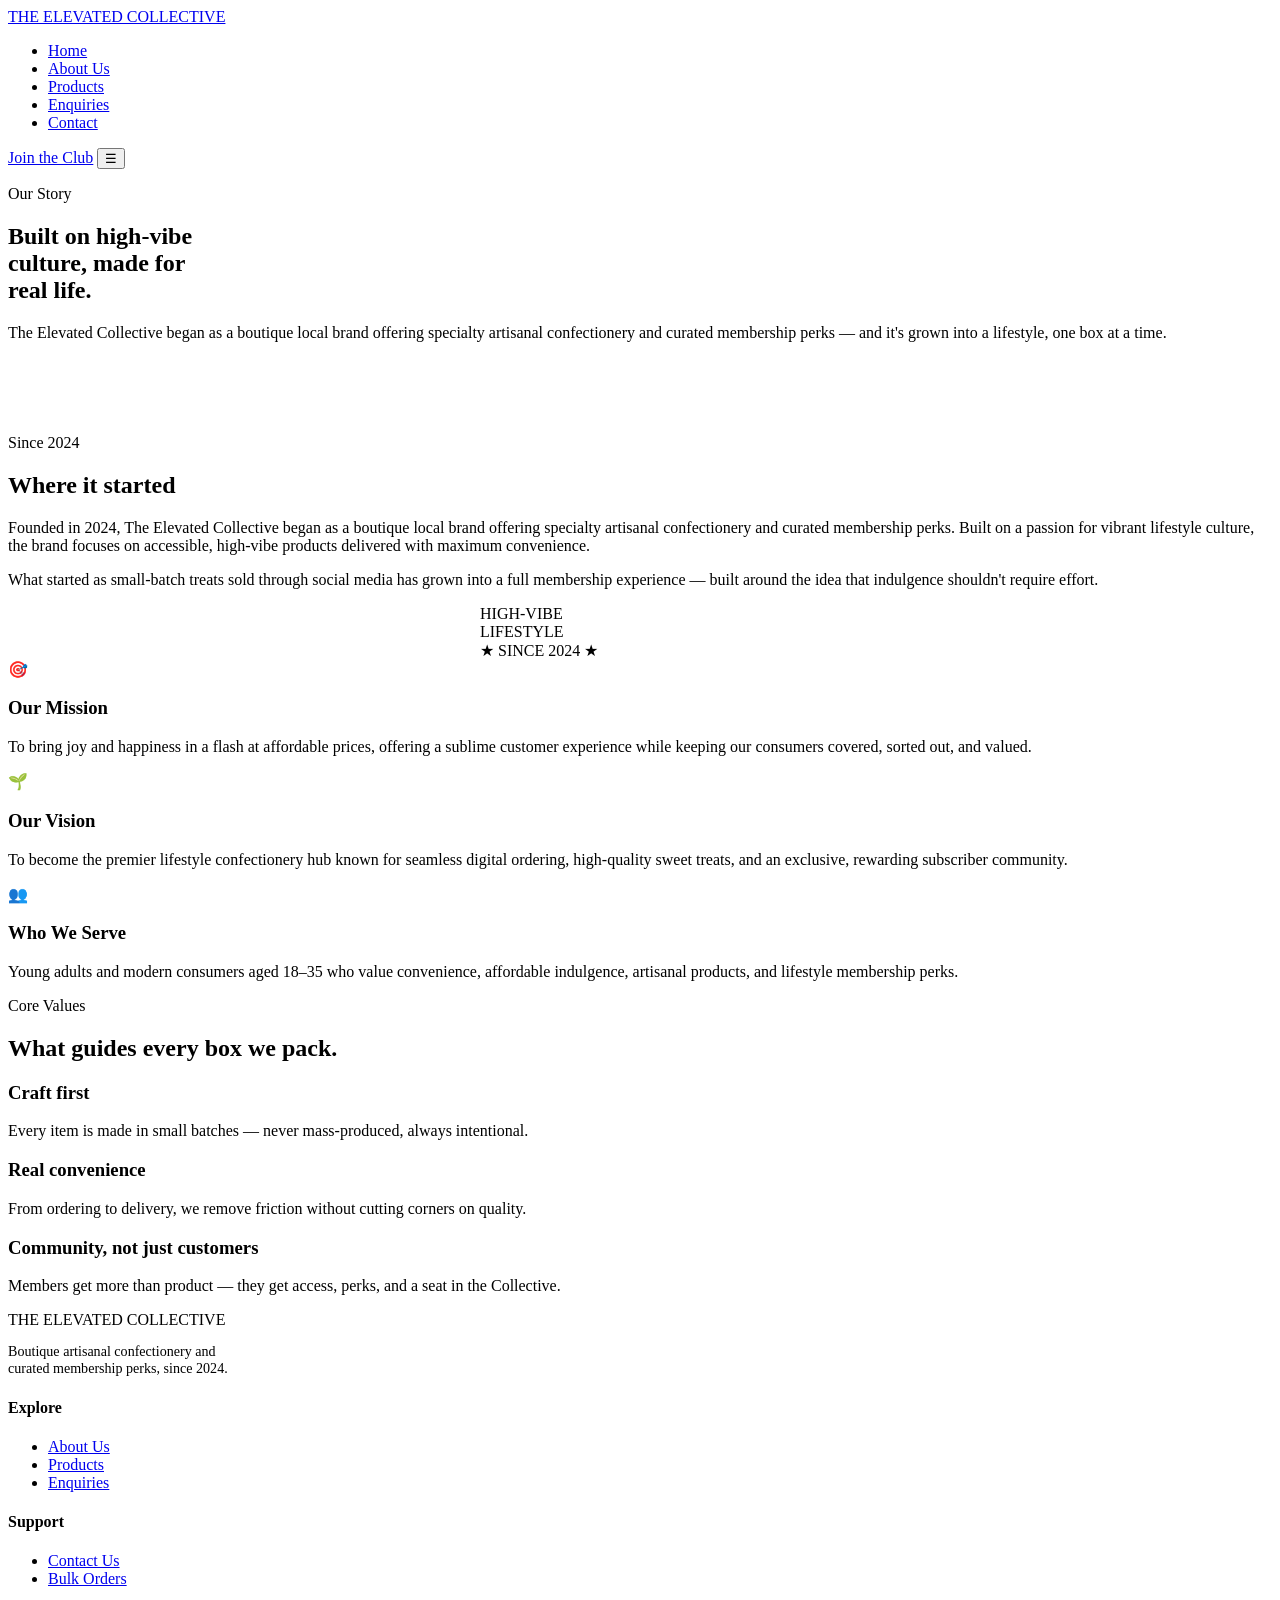
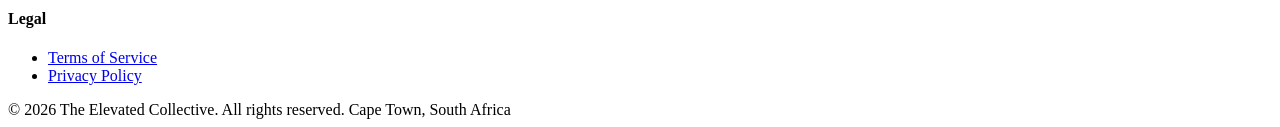
==== About.html @ 4cb9b901 "html files added" ====
<!DOCTYPE html>
<html lang="en">
<head>
<meta charset="UTF-8">
<meta name="viewport" content="width=device-width, initial-scale=1.0">
<title>About Us — The Elevated Collective</title>
<link rel="stylesheet" href="css/style.css">
</head>
<body>

<header class="site-header">
  <nav class="nav">
    <a href="index.html" class="logo"><span class="dot"></span>THE ELEVATED COLLECTIVE</a>
    <ul class="nav-links">
      <li><a href="index.html">Home</a></li>
      <li><a href="about.html" class="active">About Us</a></li>
      <li><a href="products.html">Products</a></li>
      <li><a href="enquiry.html">Enquiries</a></li>
      <li><a href="contact.html">Contact</a></li>
    </ul>
    <div class="nav-cta">
      <a href="products.html" class="btn btn-primary">Join the Club</a>
      <button class="nav-toggle" aria-label="Toggle menu" aria-expanded="false">☰</button>
    </div>
  </nav>
</header>

<main>
  <section class="hero" style="padding-bottom: 60px;">
    <div class="container">
      <p class="eyebrow">Our Story</p>
      <h1 style="max-width: 18ch;">Built on high-vibe culture, made for real life.</h1>
      <p class="lead">The Elevated Collective began as a boutique local brand offering specialty artisanal confectionery and curated membership perks — and it's grown into a lifestyle, one box at a time.</p>
    </div>
  </section>

  <section style="padding-top: 0;">
    <div class="container">
      <div class="two-col">
        <div>
          <p class="eyebrow">Since 2024</p>
          <h2>Where it started</h2>
          <p style="margin-top:16px; color: var(--gray-dim);">Founded in 2024, The Elevated Collective began as a boutique local brand offering specialty artisanal confectionery and curated membership perks. Built on a passion for vibrant lifestyle culture, the brand focuses on accessible, high-vibe products delivered with maximum convenience.</p>
          <p style="margin-top:16px; color: var(--gray-dim);">What started as small-batch treats sold through social media has grown into a full membership experience — built around the idea that indulgence shouldn't require effort.</p>
        </div>
        <div class="seal-art" style="max-width: 320px; margin: 0 auto;" role="img" aria-label="Brand emblem">
          <div class="seal-mark">HIGH-VIBE<br>LIFESTYLE<br>★ SINCE 2024 ★</div>
        </div>
      </div>
    </div>
  </section>

  <section>
    <div class="container">
      <div class="grid-3">
        <div class="card">
          <div class="icon-badge">🎯</div>
          <h3>Our Mission</h3>
          <p>To bring joy and happiness in a flash at affordable prices, offering a sublime customer experience while keeping our consumers covered, sorted out, and valued.</p>
        </div>
        <div class="card">
          <div class="icon-badge">🌱</div>
          <h3>Our Vision</h3>
          <p>To become the premier lifestyle confectionery hub known for seamless digital ordering, high-quality sweet treats, and an exclusive, rewarding subscriber community.</p>
        </div>
        <div class="card">
          <div class="icon-badge">👥</div>
          <h3>Who We Serve</h3>
          <p>Young adults and modern consumers aged 18–35 who value convenience, affordable indulgence, artisanal products, and lifestyle membership perks.</p>
        </div>
      </div>
    </div>
  </section>

  <section>
    <div class="container">
      <div class="section-head">
        <p class="eyebrow">Core Values</p>
        <h2>What guides every box we pack.</h2>
      </div>
      <div class="grid-3">
        <div class="card">
          <h3>Craft first</h3>
          <p>Every item is made in small batches — never mass-produced, always intentional.</p>
        </div>
        <div class="card">
          <h3>Real convenience</h3>
          <p>From ordering to delivery, we remove friction without cutting corners on quality.</p>
        </div>
        <div class="card">
          <h3>Community, not just customers</h3>
          <p>Members get more than product — they get access, perks, and a seat in the Collective.</p>
        </div>
      </div>
    </div>
  </section>
</main>

<footer class="site-footer">
  <div class="container">
    <div class="footer-grid">
      <div>
        <div class="logo" style="margin-bottom:14px;"><span class="dot"></span>THE ELEVATED COLLECTIVE</div>
        <p style="max-width:32ch; font-size:0.88rem;">Boutique artisanal confectionery and curated membership perks, since 2024.</p>
      </div>
      <div>
        <h4>Explore</h4>
        <ul>
          <li><a href="about.html">About Us</a></li>
          <li><a href="products.html">Products</a></li>
          <li><a href="enquiry.html">Enquiries</a></li>
        </ul>
      </div>
      <div>
        <h4>Support</h4>
        <ul>
          <li><a href="contact.html">Contact Us</a></li>
          <li><a href="enquiry.html">Bulk Orders</a></li>
        </ul>
      </div>
      <div>
        <h4>Legal</h4>
        <ul>
          <li><a href="#">Terms of Service</a></li>
          <li><a href="#">Privacy Policy</a></li>
        </ul>
      </div>
    </div>
    <div class="footer-bottom">
      <span>© 2026 The Elevated Collective. All rights reserved.</span>
      <span>Cape Town, South Africa</span>
    </div>
  </div>
</footer>

<script src="js/main.js"></script>
</body>
</html>
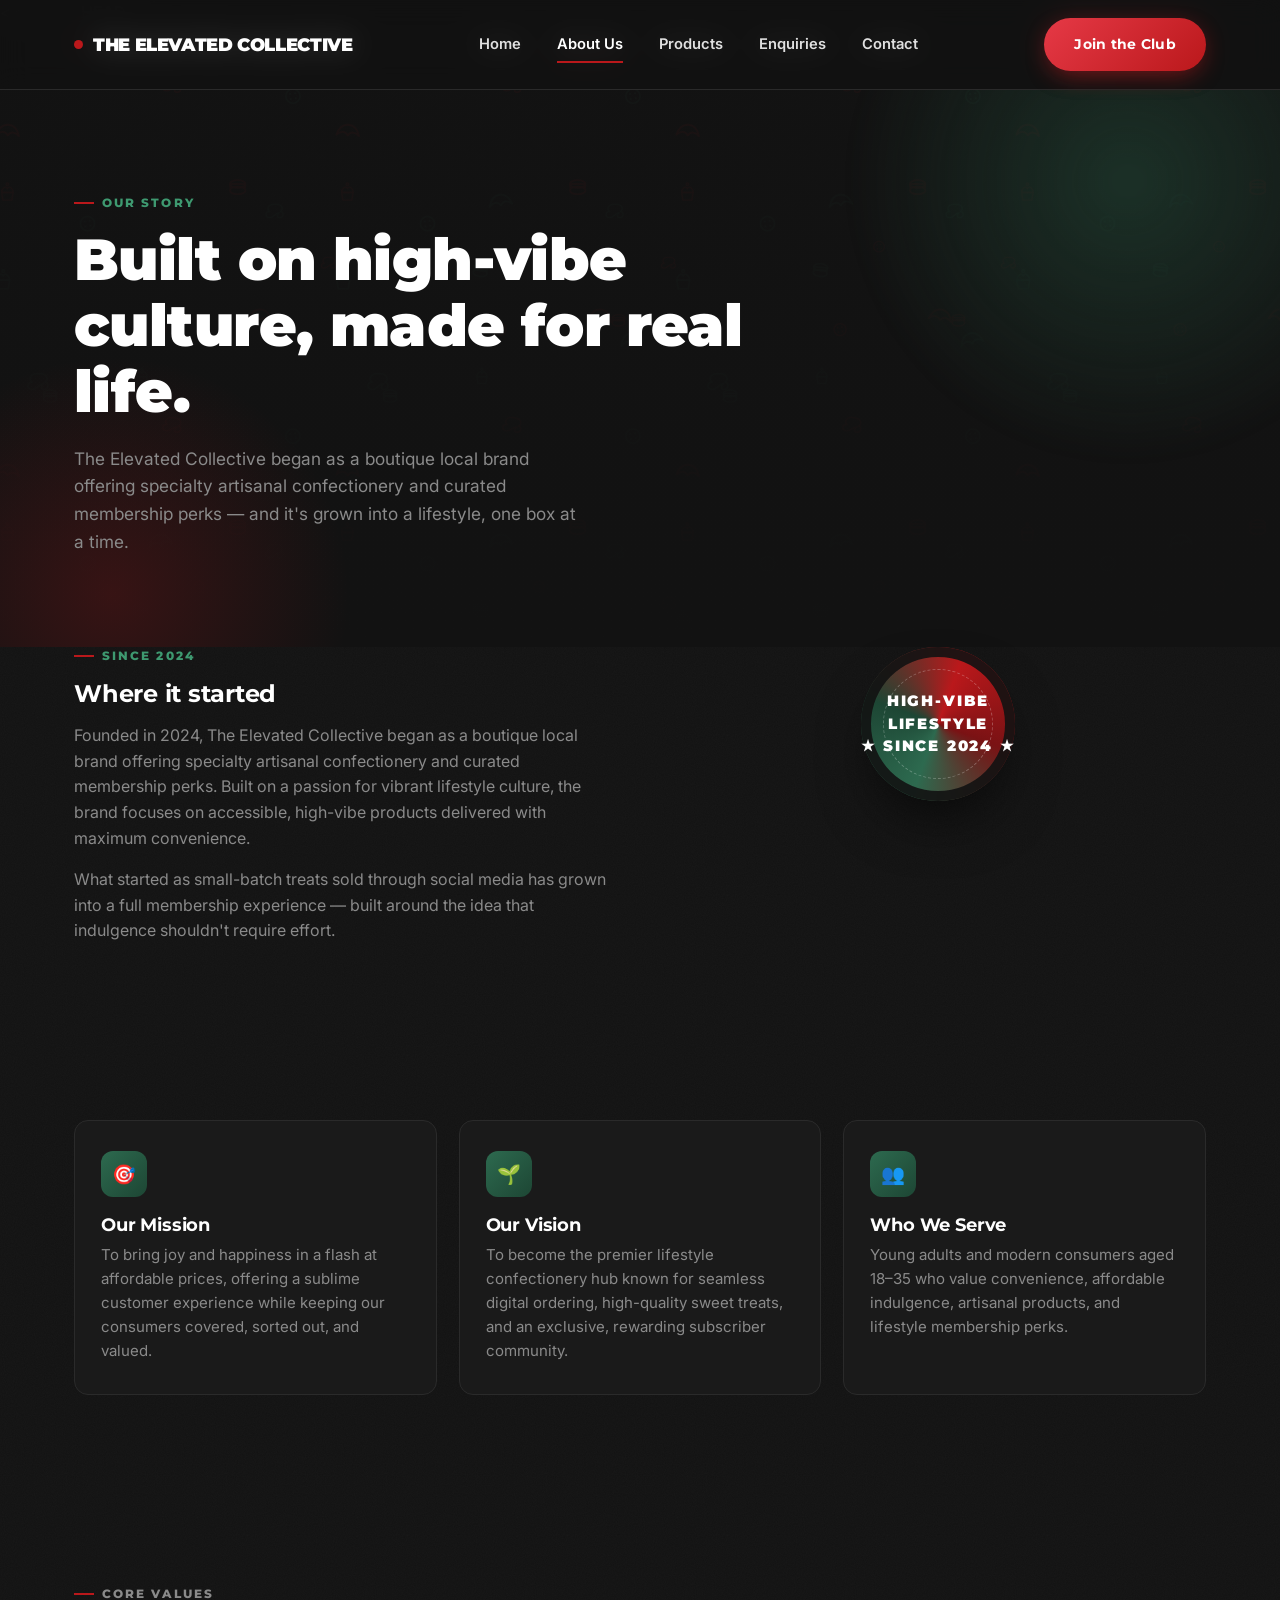
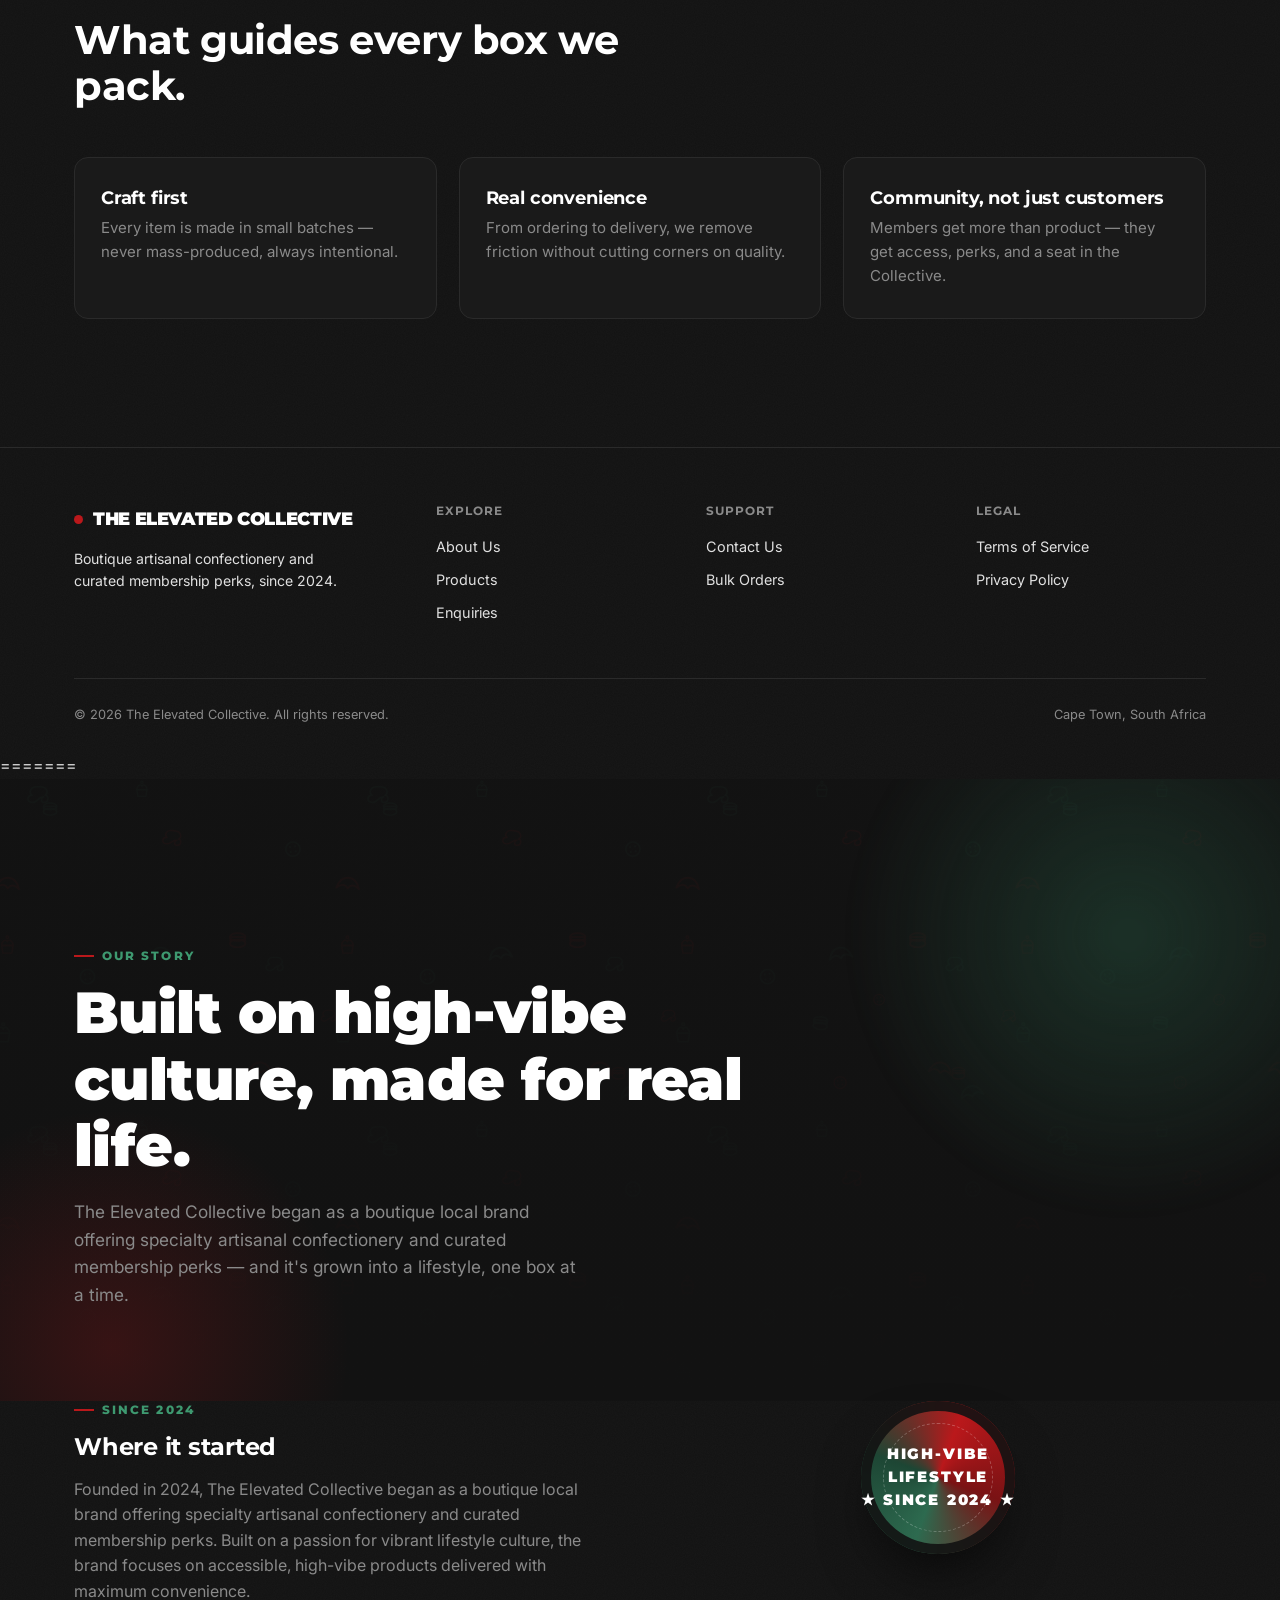
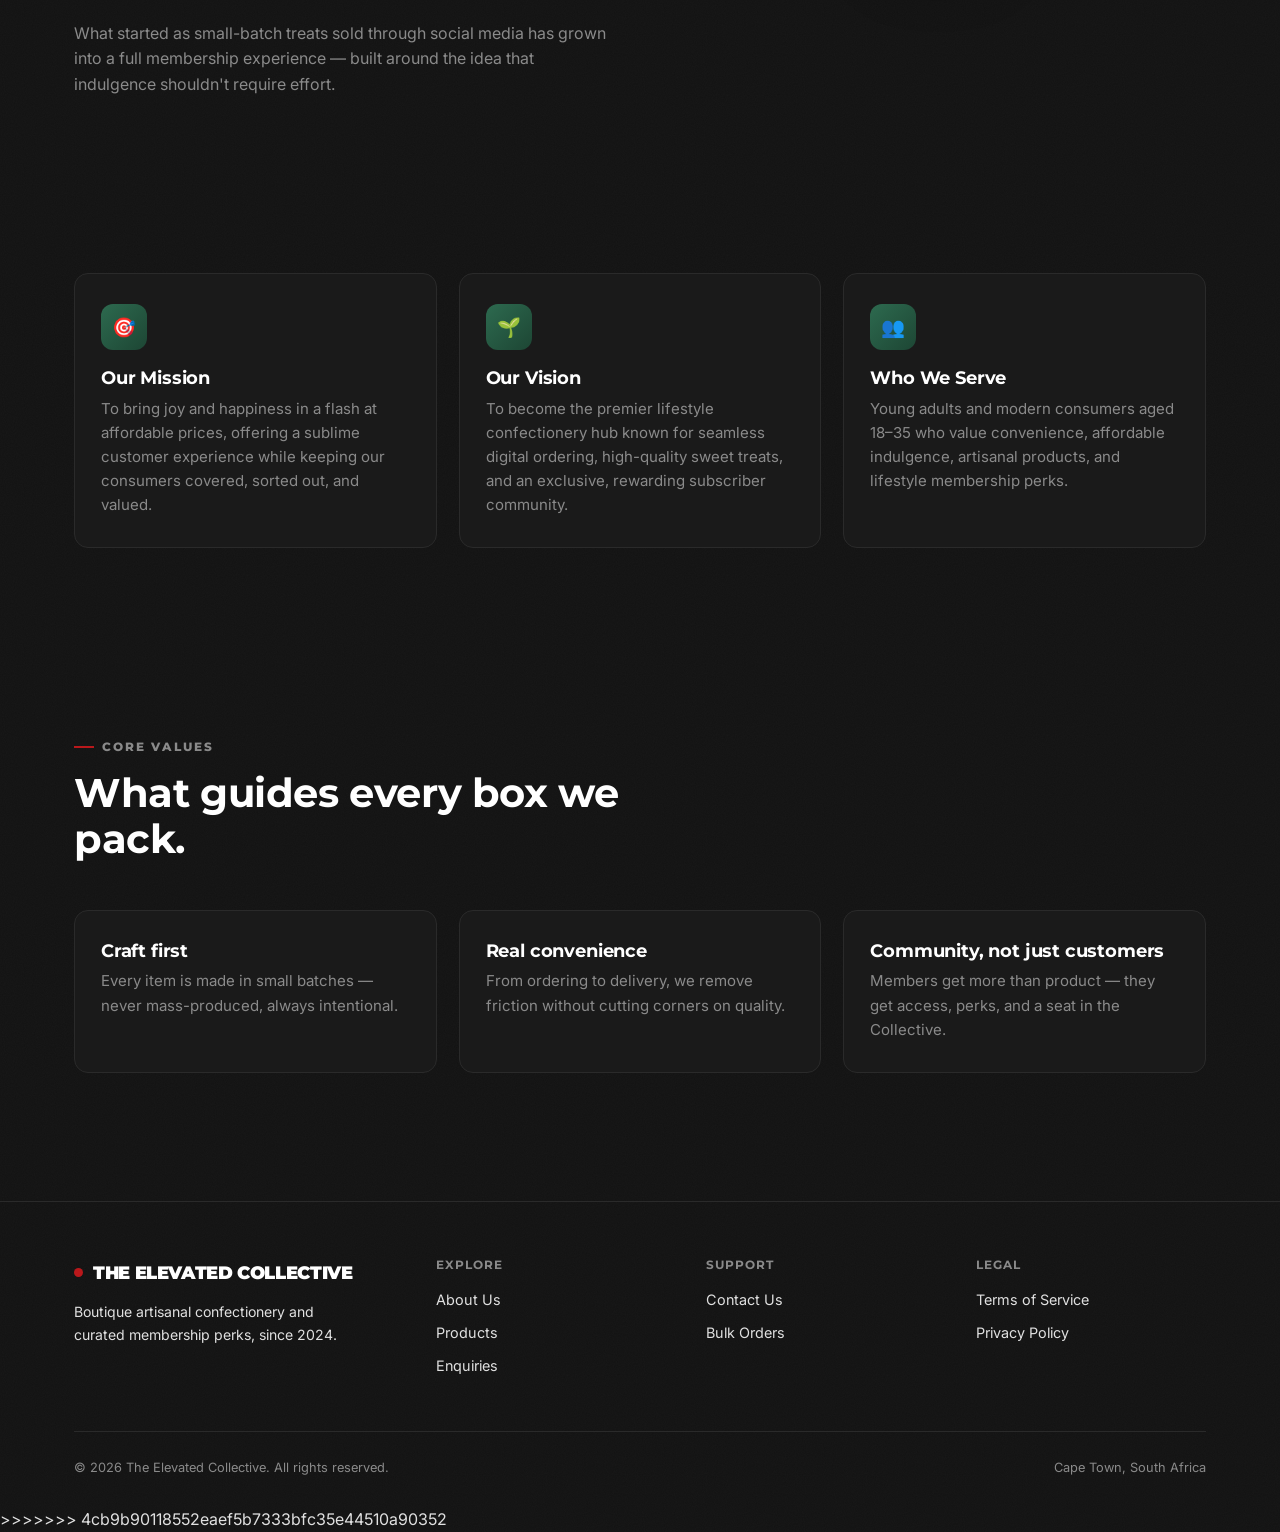
==== commit 595d0874: "Fixed Merging issue within products.html" ====
--- a/About.html
+++ b/About.html
@@ -1,138 +1,278 @@
-<!DOCTYPE html>
-<html lang="en">
-<head>
-<meta charset="UTF-8">
-<meta name="viewport" content="width=device-width, initial-scale=1.0">
-<title>About Us — The Elevated Collective</title>
-<link rel="stylesheet" href="css/style.css">
-</head>
-<body>
-
-<header class="site-header">
-  <nav class="nav">
-    <a href="index.html" class="logo"><span class="dot"></span>THE ELEVATED COLLECTIVE</a>
-    <ul class="nav-links">
-      <li><a href="index.html">Home</a></li>
-      <li><a href="about.html" class="active">About Us</a></li>
-      <li><a href="products.html">Products</a></li>
-      <li><a href="enquiry.html">Enquiries</a></li>
-      <li><a href="contact.html">Contact</a></li>
-    </ul>
-    <div class="nav-cta">
-      <a href="products.html" class="btn btn-primary">Join the Club</a>
-      <button class="nav-toggle" aria-label="Toggle menu" aria-expanded="false">☰</button>
-    </div>
-  </nav>
-</header>
-
-<main>
-  <section class="hero" style="padding-bottom: 60px;">
-    <div class="container">
-      <p class="eyebrow">Our Story</p>
-      <h1 style="max-width: 18ch;">Built on high-vibe culture, made for real life.</h1>
-      <p class="lead">The Elevated Collective began as a boutique local brand offering specialty artisanal confectionery and curated membership perks — and it's grown into a lifestyle, one box at a time.</p>
-    </div>
-  </section>
-
-  <section style="padding-top: 0;">
-    <div class="container">
-      <div class="two-col">
-        <div>
-          <p class="eyebrow">Since 2024</p>
-          <h2>Where it started</h2>
-          <p style="margin-top:16px; color: var(--gray-dim);">Founded in 2024, The Elevated Collective began as a boutique local brand offering specialty artisanal confectionery and curated membership perks. Built on a passion for vibrant lifestyle culture, the brand focuses on accessible, high-vibe products delivered with maximum convenience.</p>
-          <p style="margin-top:16px; color: var(--gray-dim);">What started as small-batch treats sold through social media has grown into a full membership experience — built around the idea that indulgence shouldn't require effort.</p>
-        </div>
-        <div class="seal-art" style="max-width: 320px; margin: 0 auto;" role="img" aria-label="Brand emblem">
-          <div class="seal-mark">HIGH-VIBE<br>LIFESTYLE<br>★ SINCE 2024 ★</div>
-        </div>
-      </div>
-    </div>
-  </section>
-
-  <section>
-    <div class="container">
-      <div class="grid-3">
-        <div class="card">
-          <div class="icon-badge">🎯</div>
-          <h3>Our Mission</h3>
-          <p>To bring joy and happiness in a flash at affordable prices, offering a sublime customer experience while keeping our consumers covered, sorted out, and valued.</p>
-        </div>
-        <div class="card">
-          <div class="icon-badge">🌱</div>
-          <h3>Our Vision</h3>
-          <p>To become the premier lifestyle confectionery hub known for seamless digital ordering, high-quality sweet treats, and an exclusive, rewarding subscriber community.</p>
-        </div>
-        <div class="card">
-          <div class="icon-badge">👥</div>
-          <h3>Who We Serve</h3>
-          <p>Young adults and modern consumers aged 18–35 who value convenience, affordable indulgence, artisanal products, and lifestyle membership perks.</p>
-        </div>
-      </div>
-    </div>
-  </section>
-
-  <section>
-    <div class="container">
-      <div class="section-head">
-        <p class="eyebrow">Core Values</p>
-        <h2>What guides every box we pack.</h2>
-      </div>
-      <div class="grid-3">
-        <div class="card">
-          <h3>Craft first</h3>
-          <p>Every item is made in small batches — never mass-produced, always intentional.</p>
-        </div>
-        <div class="card">
-          <h3>Real convenience</h3>
-          <p>From ordering to delivery, we remove friction without cutting corners on quality.</p>
-        </div>
-        <div class="card">
-          <h3>Community, not just customers</h3>
-          <p>Members get more than product — they get access, perks, and a seat in the Collective.</p>
-        </div>
-      </div>
-    </div>
-  </section>
-</main>
-
-<footer class="site-footer">
-  <div class="container">
-    <div class="footer-grid">
-      <div>
-        <div class="logo" style="margin-bottom:14px;"><span class="dot"></span>THE ELEVATED COLLECTIVE</div>
-        <p style="max-width:32ch; font-size:0.88rem;">Boutique artisanal confectionery and curated membership perks, since 2024.</p>
-      </div>
-      <div>
-        <h4>Explore</h4>
-        <ul>
-          <li><a href="about.html">About Us</a></li>
-          <li><a href="products.html">Products</a></li>
-          <li><a href="enquiry.html">Enquiries</a></li>
-        </ul>
-      </div>
-      <div>
-        <h4>Support</h4>
-        <ul>
-          <li><a href="contact.html">Contact Us</a></li>
-          <li><a href="enquiry.html">Bulk Orders</a></li>
-        </ul>
-      </div>
-      <div>
-        <h4>Legal</h4>
-        <ul>
-          <li><a href="#">Terms of Service</a></li>
-          <li><a href="#">Privacy Policy</a></li>
-        </ul>
-      </div>
-    </div>
-    <div class="footer-bottom">
-      <span>© 2026 The Elevated Collective. All rights reserved.</span>
-      <span>Cape Town, South Africa</span>
-    </div>
-  </div>
-</footer>
-
-<script src="js/main.js"></script>
-</body>
+<<<<<<< HEAD
+<!DOCTYPE html>
+<html lang="en">
+<head>
+<meta charset="UTF-8">
+<meta name="viewport" content="width=device-width, initial-scale=1.0">
+<title>About Us — The Elevated Collective</title>
+<link rel="stylesheet" href="css/style.css">
+</head>
+<body>
+
+<header class="site-header">
+  <nav class="nav">
+    <a href="index.html" class="logo"><span class="dot"></span>THE ELEVATED COLLECTIVE</a>
+    <ul class="nav-links">
+      <li><a href="index.html">Home</a></li>
+      <li><a href="about.html" class="active">About Us</a></li>
+      <li><a href="products.html">Products</a></li>
+      <li><a href="enquiry.html">Enquiries</a></li>
+      <li><a href="contact.html">Contact</a></li>
+    </ul>
+    <div class="nav-cta">
+      <a href="products.html" class="btn btn-primary">Join the Club</a>
+      <button class="nav-toggle" aria-label="Toggle menu" aria-expanded="false">☰</button>
+    </div>
+  </nav>
+</header>
+
+<main>
+  <section class="hero" style="padding-bottom: 60px;">
+    <div class="container">
+      <p class="eyebrow">Our Story</p>
+      <h1 style="max-width: 18ch;">Built on high-vibe culture, made for real life.</h1>
+      <p class="lead">The Elevated Collective began as a boutique local brand offering specialty artisanal confectionery and curated membership perks — and it's grown into a lifestyle, one box at a time.</p>
+    </div>
+  </section>
+
+  <section style="padding-top: 0;">
+    <div class="container">
+      <div class="two-col">
+        <div>
+          <p class="eyebrow">Since 2024</p>
+          <h2>Where it started</h2>
+          <p style="margin-top:16px; color: var(--gray-dim);">Founded in 2024, The Elevated Collective began as a boutique local brand offering specialty artisanal confectionery and curated membership perks. Built on a passion for vibrant lifestyle culture, the brand focuses on accessible, high-vibe products delivered with maximum convenience.</p>
+          <p style="margin-top:16px; color: var(--gray-dim);">What started as small-batch treats sold through social media has grown into a full membership experience — built around the idea that indulgence shouldn't require effort.</p>
+        </div>
+        <div class="seal-art" style="max-width: 320px; margin: 0 auto;" role="img" aria-label="Brand emblem">
+          <div class="seal-mark">HIGH-VIBE<br>LIFESTYLE<br>★ SINCE 2024 ★</div>
+        </div>
+      </div>
+    </div>
+  </section>
+
+  <section>
+    <div class="container">
+      <div class="grid-3">
+        <div class="card">
+          <div class="icon-badge">🎯</div>
+          <h3>Our Mission</h3>
+          <p>To bring joy and happiness in a flash at affordable prices, offering a sublime customer experience while keeping our consumers covered, sorted out, and valued.</p>
+        </div>
+        <div class="card">
+          <div class="icon-badge">🌱</div>
+          <h3>Our Vision</h3>
+          <p>To become the premier lifestyle confectionery hub known for seamless digital ordering, high-quality sweet treats, and an exclusive, rewarding subscriber community.</p>
+        </div>
+        <div class="card">
+          <div class="icon-badge">👥</div>
+          <h3>Who We Serve</h3>
+          <p>Young adults and modern consumers aged 18–35 who value convenience, affordable indulgence, artisanal products, and lifestyle membership perks.</p>
+        </div>
+      </div>
+    </div>
+  </section>
+
+  <section>
+    <div class="container">
+      <div class="section-head">
+        <p class="eyebrow">Core Values</p>
+        <h2>What guides every box we pack.</h2>
+      </div>
+      <div class="grid-3">
+        <div class="card">
+          <h3>Craft first</h3>
+          <p>Every item is made in small batches — never mass-produced, always intentional.</p>
+        </div>
+        <div class="card">
+          <h3>Real convenience</h3>
+          <p>From ordering to delivery, we remove friction without cutting corners on quality.</p>
+        </div>
+        <div class="card">
+          <h3>Community, not just customers</h3>
+          <p>Members get more than product — they get access, perks, and a seat in the Collective.</p>
+        </div>
+      </div>
+    </div>
+  </section>
+</main>
+
+<footer class="site-footer">
+  <div class="container">
+    <div class="footer-grid">
+      <div>
+        <div class="logo" style="margin-bottom:14px;"><span class="dot"></span>THE ELEVATED COLLECTIVE</div>
+        <p style="max-width:32ch; font-size:0.88rem;">Boutique artisanal confectionery and curated membership perks, since 2024.</p>
+      </div>
+      <div>
+        <h4>Explore</h4>
+        <ul>
+          <li><a href="about.html">About Us</a></li>
+          <li><a href="products.html">Products</a></li>
+          <li><a href="enquiry.html">Enquiries</a></li>
+        </ul>
+      </div>
+      <div>
+        <h4>Support</h4>
+        <ul>
+          <li><a href="contact.html">Contact Us</a></li>
+          <li><a href="enquiry.html">Bulk Orders</a></li>
+        </ul>
+      </div>
+      <div>
+        <h4>Legal</h4>
+        <ul>
+          <li><a href="#">Terms of Service</a></li>
+          <li><a href="#">Privacy Policy</a></li>
+        </ul>
+      </div>
+    </div>
+    <div class="footer-bottom">
+      <span>© 2026 The Elevated Collective. All rights reserved.</span>
+      <span>Cape Town, South Africa</span>
+    </div>
+  </div>
+</footer>
+
+<script src="js/main.js"></script>
+</body>
+=======
+<!DOCTYPE html>
+<html lang="en">
+<head>
+<meta charset="UTF-8">
+<meta name="viewport" content="width=device-width, initial-scale=1.0">
+<title>About Us — The Elevated Collective</title>
+<link rel="stylesheet" href="css/style.css">
+</head>
+<body>
+
+<header class="site-header">
+  <nav class="nav">
+    <a href="index.html" class="logo"><span class="dot"></span>THE ELEVATED COLLECTIVE</a>
+    <ul class="nav-links">
+      <li><a href="index.html">Home</a></li>
+      <li><a href="about.html" class="active">About Us</a></li>
+      <li><a href="products.html">Products</a></li>
+      <li><a href="enquiry.html">Enquiries</a></li>
+      <li><a href="contact.html">Contact</a></li>
+    </ul>
+    <div class="nav-cta">
+      <a href="products.html" class="btn btn-primary">Join the Club</a>
+      <button class="nav-toggle" aria-label="Toggle menu" aria-expanded="false">☰</button>
+    </div>
+  </nav>
+</header>
+
+<main>
+  <section class="hero" style="padding-bottom: 60px;">
+    <div class="container">
+      <p class="eyebrow">Our Story</p>
+      <h1 style="max-width: 18ch;">Built on high-vibe culture, made for real life.</h1>
+      <p class="lead">The Elevated Collective began as a boutique local brand offering specialty artisanal confectionery and curated membership perks — and it's grown into a lifestyle, one box at a time.</p>
+    </div>
+  </section>
+
+  <section style="padding-top: 0;">
+    <div class="container">
+      <div class="two-col">
+        <div>
+          <p class="eyebrow">Since 2024</p>
+          <h2>Where it started</h2>
+          <p style="margin-top:16px; color: var(--gray-dim);">Founded in 2024, The Elevated Collective began as a boutique local brand offering specialty artisanal confectionery and curated membership perks. Built on a passion for vibrant lifestyle culture, the brand focuses on accessible, high-vibe products delivered with maximum convenience.</p>
+          <p style="margin-top:16px; color: var(--gray-dim);">What started as small-batch treats sold through social media has grown into a full membership experience — built around the idea that indulgence shouldn't require effort.</p>
+        </div>
+        <div class="seal-art" style="max-width: 320px; margin: 0 auto;" role="img" aria-label="Brand emblem">
+          <div class="seal-mark">HIGH-VIBE<br>LIFESTYLE<br>★ SINCE 2024 ★</div>
+        </div>
+      </div>
+    </div>
+  </section>
+
+  <section>
+    <div class="container">
+      <div class="grid-3">
+        <div class="card">
+          <div class="icon-badge">🎯</div>
+          <h3>Our Mission</h3>
+          <p>To bring joy and happiness in a flash at affordable prices, offering a sublime customer experience while keeping our consumers covered, sorted out, and valued.</p>
+        </div>
+        <div class="card">
+          <div class="icon-badge">🌱</div>
+          <h3>Our Vision</h3>
+          <p>To become the premier lifestyle confectionery hub known for seamless digital ordering, high-quality sweet treats, and an exclusive, rewarding subscriber community.</p>
+        </div>
+        <div class="card">
+          <div class="icon-badge">👥</div>
+          <h3>Who We Serve</h3>
+          <p>Young adults and modern consumers aged 18–35 who value convenience, affordable indulgence, artisanal products, and lifestyle membership perks.</p>
+        </div>
+      </div>
+    </div>
+  </section>
+
+  <section>
+    <div class="container">
+      <div class="section-head">
+        <p class="eyebrow">Core Values</p>
+        <h2>What guides every box we pack.</h2>
+      </div>
+      <div class="grid-3">
+        <div class="card">
+          <h3>Craft first</h3>
+          <p>Every item is made in small batches — never mass-produced, always intentional.</p>
+        </div>
+        <div class="card">
+          <h3>Real convenience</h3>
+          <p>From ordering to delivery, we remove friction without cutting corners on quality.</p>
+        </div>
+        <div class="card">
+          <h3>Community, not just customers</h3>
+          <p>Members get more than product — they get access, perks, and a seat in the Collective.</p>
+        </div>
+      </div>
+    </div>
+  </section>
+</main>
+
+<footer class="site-footer">
+  <div class="container">
+    <div class="footer-grid">
+      <div>
+        <div class="logo" style="margin-bottom:14px;"><span class="dot"></span>THE ELEVATED COLLECTIVE</div>
+        <p style="max-width:32ch; font-size:0.88rem;">Boutique artisanal confectionery and curated membership perks, since 2024.</p>
+      </div>
+      <div>
+        <h4>Explore</h4>
+        <ul>
+          <li><a href="about.html">About Us</a></li>
+          <li><a href="products.html">Products</a></li>
+          <li><a href="enquiry.html">Enquiries</a></li>
+        </ul>
+      </div>
+      <div>
+        <h4>Support</h4>
+        <ul>
+          <li><a href="contact.html">Contact Us</a></li>
+          <li><a href="enquiry.html">Bulk Orders</a></li>
+        </ul>
+      </div>
+      <div>
+        <h4>Legal</h4>
+        <ul>
+          <li><a href="#">Terms of Service</a></li>
+          <li><a href="#">Privacy Policy</a></li>
+        </ul>
+      </div>
+    </div>
+    <div class="footer-bottom">
+      <span>© 2026 The Elevated Collective. All rights reserved.</span>
+      <span>Cape Town, South Africa</span>
+    </div>
+  </div>
+</footer>
+
+<script src="js/main.js"></script>
+</body>
+>>>>>>> 4cb9b90118552eaef5b7333bfc35e44510a90352
 </html>
--- a/css/style.css
+++ b/css/style.css
@@ -0,0 +1,509 @@
+/* ============================================
+   THE ELEVATED COLLECTIVE — Design Tokens
+   Primary: Leaf/Forest Green #2D6A4F
+   Secondary: Ruby Red #BA181B
+   Background: Dark Charcoal #121212
+   Text: White #FFFFFF / Light Gray #E0E0E0
+   Headings: Montserrat / Body: Inter
+   ============================================ */
+
+@import url('https://fonts.googleapis.com/css2?family=Montserrat:wght@700;800;900&family=Inter:wght@400;500;600&display=swap');
+
+:root {
+  --green: #2D6A4F;
+  --green-light: #3E9970;
+  --red: #BA181B;
+  --red-light: #E63946;
+  --bg: #121212;
+  --bg-card: #1A1A1A;
+  --bg-card-hover: #202020;
+  --border: #2A2A2A;
+  --white: #FFFFFF;
+  --gray: #E0E0E0;
+  --gray-dim: #8A8A8A;
+
+  --font-head: 'Montserrat', sans-serif;
+  --font-body: 'Inter', sans-serif;
+
+  --radius: 14px;
+  --max-width: 1180px;
+}
+
+* { box-sizing: border-box; margin: 0; padding: 0; }
+
+html { scroll-behavior: smooth; }
+
+body {
+  background-color: var(--bg);
+  background-image:
+    url("data:image/svg+xml,%3Csvg xmlns='http://www.w3.org/2000/svg' width='160' height='160' viewBox='0 0 160 160'%3E%3Cfilter id='n'%3E%3CfeTurbulence type='fractalNoise' baseFrequency='0.9' numOctaves='2' stitchTiles='stitch'/%3E%3CfeColorMatrix type='matrix' values='0 0 0 0 1  0 0 0 0 1  0 0 0 0 1  0 0 0 0.025 0'/%3E%3C/filter%3E%3Crect width='100%25' height='100%25' filter='url(%23n)'/%3E%3C/svg%3E");
+  background-repeat: repeat;
+  color: var(--gray);
+  font-family: var(--font-body);
+  line-height: 1.6;
+  -webkit-font-smoothing: antialiased;
+}
+
+img { max-width: 100%; display: block; }
+
+a { color: inherit; text-decoration: none; }
+
+h1, h2, h3, h4 {
+  font-family: var(--font-head);
+  color: var(--white);
+  line-height: 1.15;
+  letter-spacing: -0.01em;
+}
+
+.container {
+  max-width: var(--max-width);
+  margin: 0 auto;
+  padding: 0 24px;
+}
+
+.eyebrow {
+  display: inline-flex;
+  align-items: center;
+  gap: 8px;
+  font-family: var(--font-head);
+  font-size: 0.72rem;
+  font-weight: 800;
+  letter-spacing: 0.18em;
+  text-transform: uppercase;
+  color: var(--green-light);
+  margin-bottom: 14px;
+}
+.eyebrow::before {
+  content: '';
+  width: 20px;
+  height: 2px;
+  background: var(--red);
+  display: inline-block;
+}
+
+/* ---------- Buttons ---------- */
+.btn {
+  display: inline-flex;
+  align-items: center;
+  justify-content: center;
+  gap: 8px;
+  font-family: var(--font-head);
+  font-weight: 700;
+  font-size: 0.9rem;
+  letter-spacing: 0.02em;
+  padding: 15px 30px;
+  border-radius: 999px;
+  border: none;
+  cursor: pointer;
+  transition: transform 0.2s ease, box-shadow 0.2s ease, background 0.2s ease;
+  text-align: center;
+}
+.btn-primary {
+  background: linear-gradient(135deg, var(--red-light), var(--red));
+  color: var(--white);
+  box-shadow: 0 8px 24px -8px rgba(186, 24, 27, 0.6);
+}
+.btn-primary:hover { transform: translateY(-2px); box-shadow: 0 12px 28px -8px rgba(186, 24, 27, 0.75); }
+.btn-secondary {
+  background: transparent;
+  color: var(--white);
+  border: 1.5px solid var(--border);
+}
+.btn-secondary:hover { border-color: var(--green-light); color: var(--green-light); }
+.btn-ghost {
+  background: rgba(255,255,255,0.06);
+  color: var(--white);
+}
+.btn-ghost:hover { background: rgba(255,255,255,0.12); }
+.btn:focus-visible { outline: 2px solid var(--green-light); outline-offset: 3px; }
+.btn-block { width: 100%; }
+
+/* ---------- Navigation ---------- */
+.site-header {
+  position: fixed;
+  top: 0; left: 0; right: 0;
+  z-index: 100;
+  background: rgba(18, 18, 18, 0.82);
+  backdrop-filter: blur(14px);
+  border-bottom: 1px solid var(--border);
+}
+.nav {
+  display: flex;
+  align-items: center;
+  justify-content: space-between;
+  padding: 18px 24px;
+  max-width: var(--max-width);
+  margin: 0 auto;
+}
+.logo {
+  font-family: var(--font-head);
+  font-weight: 900;
+  font-size: 1.15rem;
+  color: var(--white);
+  display: flex;
+  align-items: center;
+  gap: 10px;
+  letter-spacing: -0.02em;
+}
+.logo .dot { width: 9px; height: 9px; border-radius: 50%; background: var(--red); display: inline-block; }
+.nav-links {
+  display: flex;
+  gap: 36px;
+  list-style: none;
+  font-weight: 600;
+  font-size: 0.92rem;
+}
+.nav-links a {
+  color: var(--gray);
+  position: relative;
+  padding: 4px 0;
+  transition: color 0.2s ease;
+}
+.nav-links a:hover, .nav-links a.active { color: var(--white); }
+.nav-links a.active::after {
+  content: '';
+  position: absolute;
+  left: 0; bottom: -6px;
+  width: 100%; height: 2px;
+  background: var(--red);
+}
+.nav-cta { display: flex; align-items: center; gap: 14px; }
+.nav-toggle { display: none; background: none; border: none; color: var(--white); font-size: 1.5rem; cursor: pointer; }
+
+@media (max-width: 860px) {
+  .nav-links { position: fixed; top: 68px; left: 0; right: 0; background: var(--bg); flex-direction: column; gap: 0; border-bottom: 1px solid var(--border); transform: translateY(-140%); transition: transform 0.3s ease; padding: 8px 24px 20px; }
+  .nav-links.open { transform: translateY(0); }
+  .nav-links li { border-top: 1px solid var(--border); }
+  .nav-links a { display: block; padding: 16px 0; }
+  .nav-toggle { display: block; }
+}
+
+/* ---------- Hero ---------- */
+.hero {
+  padding: 168px 0 100px;
+  position: relative;
+  overflow: hidden;
+  /* High-vibe lifestyle imagery layer — original pastry-motif pattern.
+     Swap for a real photo shoot at final asset handoff if desired. */
+  background-image:
+    linear-gradient(180deg, rgba(18,18,18,0.90) 0%, rgba(18,18,18,0.95) 55%, var(--bg) 100%),
+    url("../images/pastry-pattern.svg");
+  background-size: cover, 340px 340px;
+  background-position: center, center;
+  background-repeat: no-repeat, repeat;
+}
+.hero::before {
+  content: '';
+  position: absolute;
+  top: -20%; right: -10%;
+  width: 560px; height: 560px;
+  background: radial-gradient(circle, rgba(45,106,79,0.35), transparent 70%);
+  filter: blur(10px);
+  z-index: 0;
+}
+.hero::after {
+  content: '';
+  position: absolute;
+  bottom: -30%; left: -10%;
+  width: 480px; height: 480px;
+  background: radial-gradient(circle, rgba(186,24,27,0.22), transparent 70%);
+  z-index: 0;
+}
+.hero .container { position: relative; z-index: 1; }
+
+.wordmark-art {
+  display: block;
+  max-width: 640px;
+  margin: 48px auto 8px;
+  opacity: 0.95;
+  filter: drop-shadow(0 10px 24px rgba(0,0,0,0.5));
+}
+@media (max-width: 700px) { .wordmark-art { max-width: 90%; margin: 32px auto 4px; } }
+.hero-grid { display: grid; grid-template-columns: 1.1fr 0.9fr; gap: 56px; align-items: center; }
+@media (max-width: 900px) { .hero-grid { grid-template-columns: 1fr; } }
+
+.hero h1 { font-size: clamp(2.4rem, 5vw, 3.6rem); font-weight: 900; margin-bottom: 20px; }
+.hero h1 .accent { color: var(--green-light); }
+.hero p.lead { font-size: 1.08rem; color: var(--gray-dim); max-width: 46ch; margin-bottom: 32px; }
+.hero-actions { display: flex; gap: 14px; flex-wrap: wrap; }
+
+/* signature element: "seal" card art used on hero + cards */
+.seal-art {
+  position: relative;
+  aspect-ratio: 1;
+  border-radius: 50%;
+  background-image:
+    conic-gradient(from 200deg, var(--green), #1d4634, var(--red), #7a1214, var(--green)),
+    url("data:image/svg+xml,%3Csvg xmlns='http://www.w3.org/2000/svg' width='100' height='100'%3E%3Cfilter id='e'%3E%3CfeTurbulence type='fractalNoise' baseFrequency='0.8' numOctaves='2'/%3E%3CfeColorMatrix type='matrix' values='0 0 0 0 0 0 0 0 0 0 0 0 0 0 0 0 0 0 0.12 0'/%3E%3C/filter%3E%3Crect width='100%25' height='100%25' filter='url(%23e)'/%3E%3C/svg%3E");
+  background-blend-mode: normal, overlay;
+  display: flex;
+  align-items: center;
+  justify-content: center;
+  box-shadow: 0 30px 60px -20px rgba(0,0,0,0.7), inset 0 0 0 10px rgba(18,18,18,0.9);
+}
+.seal-art::before {
+  content: '';
+  position: absolute;
+  inset: 22px;
+  border-radius: 50%;
+  border: 1.5px dashed rgba(255,255,255,0.25);
+}
+.seal-art .seal-mark {
+  font-family: var(--font-head);
+  font-weight: 900;
+  font-size: 0.95rem;
+  letter-spacing: 0.12em;
+  color: var(--white);
+  text-align: center;
+  text-transform: uppercase;
+  line-height: 1.5;
+}
+
+/* ---------- Stats / KPI strip ---------- */
+.stat-strip {
+  display: grid;
+  grid-template-columns: repeat(4, 1fr);
+  gap: 1px;
+  background: var(--border);
+  border: 1px solid var(--border);
+  border-radius: var(--radius);
+  overflow: hidden;
+  margin-top: 64px;
+}
+.stat-cell { background: var(--bg-card); padding: 26px 22px; }
+.stat-cell .num { font-family: var(--font-head); font-weight: 800; font-size: 1.7rem; color: var(--white); }
+.stat-cell .label { font-size: 0.8rem; color: var(--gray-dim); margin-top: 4px; }
+@media (max-width: 760px) { .stat-strip { grid-template-columns: repeat(2, 1fr); } }
+
+/* ---------- Sections ---------- */
+section { padding: 88px 0; }
+.section-head { max-width: 620px; margin-bottom: 48px; }
+.section-head h2 { font-size: clamp(1.8rem, 3.4vw, 2.5rem); }
+.section-head p { color: var(--gray-dim); margin-top: 14px; }
+
+/* ---------- Feature / value cards ---------- */
+.grid-3 { display: grid; grid-template-columns: repeat(3, 1fr); gap: 22px; }
+@media (max-width: 860px) { .grid-3 { grid-template-columns: 1fr; } }
+.card {
+  background: var(--bg-card);
+  border: 1px solid var(--border);
+  border-radius: var(--radius);
+  padding: 30px 26px;
+  transition: border-color 0.25s ease, transform 0.25s ease, background 0.25s ease;
+}
+.card:hover { border-color: var(--green-light); transform: translateY(-4px); background: var(--bg-card-hover); }
+.card .icon-badge {
+  width: 46px; height: 46px; border-radius: 12px;
+  background: linear-gradient(135deg, var(--green), #1d4634);
+  display: flex; align-items: center; justify-content: center;
+  margin-bottom: 18px; font-size: 1.2rem;
+}
+.card h3 { font-size: 1.1rem; margin-bottom: 8px; }
+.card p { color: var(--gray-dim); font-size: 0.94rem; }
+
+/* ---------- Product grid ---------- */
+.product-tabs { display: flex; gap: 10px; margin-bottom: 36px; flex-wrap: wrap; }
+.tab-btn {
+  font-family: var(--font-head); font-weight: 700; font-size: 0.85rem;
+  padding: 10px 20px; border-radius: 999px; border: 1px solid var(--border);
+  background: transparent; color: var(--gray-dim); cursor: pointer; transition: all 0.2s ease;
+}
+.tab-btn.active, .tab-btn:hover { background: var(--green); color: var(--white); border-color: var(--green); }
+
+.product-grid { display: grid; grid-template-columns: repeat(3, 1fr); gap: 24px; }
+@media (max-width: 940px) { .product-grid { grid-template-columns: repeat(2, 1fr); } }
+@media (max-width: 620px) { .product-grid { grid-template-columns: 1fr; } }
+
+.product-card {
+  background: var(--bg-card);
+  border: 1px solid var(--border);
+  border-radius: var(--radius);
+  overflow: hidden;
+  display: flex; flex-direction: column;
+  transition: transform 0.25s ease, border-color 0.25s ease;
+}
+.product-card:hover { transform: translateY(-6px); border-color: var(--red-light); }
+.product-media {
+  aspect-ratio: 4/3;
+  position: relative;
+  display: flex; align-items: center; justify-content: center;
+  overflow: hidden;
+  background-image:
+    radial-gradient(circle at 30% 20%, rgba(255,255,255,0.10), transparent 45%),
+    url("data:image/svg+xml,%3Csvg xmlns='http://www.w3.org/2000/svg' width='120' height='120'%3E%3Cfilter id='g'%3E%3CfeTurbulence type='fractalNoise' baseFrequency='0.75' numOctaves='2'/%3E%3CfeColorMatrix type='matrix' values='0 0 0 0 1 0 0 0 0 1 0 0 0 0 1 0 0 0 0.05 0'/%3E%3C/filter%3E%3Crect width='100%25' height='100%25' filter='url(%23g)'/%3E%3C/svg%3E");
+  background-blend-mode: overlay, normal;
+}
+.product-media img {
+  width: 100%;
+  height: 100%;
+  object-fit: cover;
+  display: block;
+}
+.product-media[style] { background-repeat: no-repeat, repeat; }
+.product-media .placeholder-art {
+  width: 100%; height: 100%;
+  display: flex; align-items: center; justify-content: center;
+  font-family: var(--font-head); font-weight: 800; color: rgba(255,255,255,0.85);
+  font-size: 0.75rem; letter-spacing: 0.08em; text-transform: uppercase; text-align: center;
+}
+.product-body { padding: 22px; flex: 1; display: flex; flex-direction: column; }
+.product-body h3 { font-size: 1.05rem; margin-bottom: 6px; }
+.product-body .desc { color: var(--gray-dim); font-size: 0.88rem; margin-bottom: 16px; flex: 1; }
+.product-footer { display: flex; align-items: center; justify-content: space-between; margin-top: auto; }
+.price { font-family: var(--font-head); font-weight: 800; color: var(--white); font-size: 1.15rem; }
+.price .period { font-size: 0.7rem; color: var(--gray-dim); font-weight: 500; }
+.badge-tag {
+  position: absolute; top: 14px; left: 14px;
+  background: var(--red); color: var(--white);
+  font-family: var(--font-head); font-weight: 800; font-size: 0.65rem;
+  letter-spacing: 0.08em; text-transform: uppercase;
+  padding: 6px 12px; border-radius: 999px; z-index: 2;
+}
+
+/* ---------- Membership tier "seal" cards ---------- */
+.tier-grid { display: grid; grid-template-columns: repeat(3, 1fr); gap: 24px; }
+@media (max-width: 940px) { .tier-grid { grid-template-columns: 1fr; max-width: 420px; margin: 0 auto; } }
+.tier-card {
+  background: var(--bg-card);
+  border: 1px solid var(--border);
+  border-radius: var(--radius);
+  padding: 34px 26px;
+  text-align: center;
+  position: relative;
+  transition: transform 0.3s ease, border-color 0.3s ease;
+}
+.tier-card:hover { transform: translateY(-6px) rotate(-0.4deg); }
+.tier-card.featured { border-color: var(--red); background: linear-gradient(180deg, rgba(186,24,27,0.08), var(--bg-card) 40%); }
+.tier-seal {
+  width: 74px; height: 74px; margin: 0 auto 18px;
+  border-radius: 50%;
+  background: conic-gradient(from 180deg, var(--green), #163627, var(--green-light), #163627, var(--green));
+  display: flex; align-items: center; justify-content: center;
+  font-family: var(--font-head); font-weight: 900; font-size: 0.85rem; color: var(--white);
+  box-shadow: 0 12px 26px -10px rgba(0,0,0,0.7);
+  transition: transform 0.4s ease;
+}
+.tier-card:hover .tier-seal { transform: rotate(18deg) scale(1.05); }
+.tier-card h3 { font-size: 1.2rem; margin-bottom: 6px; }
+.tier-card .tier-price { font-family: var(--font-head); font-weight: 900; font-size: 2.1rem; color: var(--white); margin: 12px 0 4px; }
+.tier-card .tier-price span { font-size: 0.85rem; color: var(--gray-dim); font-weight: 500; }
+.tier-list { list-style: none; margin: 20px 0 26px; text-align: left; font-size: 0.88rem; }
+.tier-list li { padding: 8px 0; border-top: 1px solid var(--border); color: var(--gray-dim); display: flex; gap: 10px; }
+.tier-list li::before { content: '✓'; color: var(--green-light); font-weight: 800; }
+
+/* ---------- Forms ---------- */
+.form-shell {
+  background: var(--bg-card);
+  border: 1px solid var(--border);
+  border-radius: var(--radius);
+  padding: 40px;
+}
+@media (max-width: 600px) { .form-shell { padding: 26px; } }
+.form-row { display: grid; grid-template-columns: 1fr 1fr; gap: 18px; margin-bottom: 18px; }
+@media (max-width: 620px) { .form-row { grid-template-columns: 1fr; } }
+.field { display: flex; flex-direction: column; gap: 8px; margin-bottom: 18px; }
+.field label { font-size: 0.82rem; font-weight: 600; color: var(--gray); }
+.field .hint { font-size: 0.74rem; color: var(--gray-dim); }
+.field input, .field select, .field textarea {
+  background: #0E0E0E;
+  border: 1px solid var(--border);
+  border-radius: 9px;
+  padding: 13px 14px;
+  color: var(--white);
+  font-family: var(--font-body);
+  font-size: 0.92rem;
+  transition: border-color 0.2s ease;
+}
+.field input:focus, .field select:focus, .field textarea:focus {
+  outline: none; border-color: var(--green-light);
+}
+.field.invalid input, .field.invalid select { border-color: var(--red-light); }
+.field .error-msg { font-size: 0.75rem; color: var(--red-light); display: none; }
+.field.invalid .error-msg { display: block; }
+fieldset { border: 1px solid var(--border); border-radius: 9px; padding: 16px; margin-bottom: 18px; }
+legend { font-size: 0.82rem; font-weight: 600; padding: 0 8px; color: var(--gray); }
+.radio-row { display: flex; gap: 20px; flex-wrap: wrap; }
+.radio-row label { display: flex; align-items: center; gap: 8px; font-size: 0.88rem; cursor: pointer; }
+
+.section-divider { height: 1px; background: var(--border); margin: 30px 0; }
+
+/* ---------- Invoice ---------- */
+.invoice-box {
+  background: var(--bg-card);
+  border: 1px solid var(--border);
+  border-radius: var(--radius);
+  padding: 40px;
+  display: none;
+}
+.invoice-box.show { display: block; }
+.invoice-head { display: flex; justify-content: space-between; align-items: flex-start; flex-wrap: wrap; gap: 18px; margin-bottom: 28px; padding-bottom: 24px; border-bottom: 1px dashed var(--border); }
+.invoice-status { display: inline-flex; align-items: center; gap: 8px; font-family: var(--font-head); font-weight: 800; font-size: 0.75rem; letter-spacing: 0.06em; text-transform: uppercase; color: var(--green-light); background: rgba(45,106,79,0.15); padding: 8px 14px; border-radius: 999px; }
+.invoice-status .dot-pulse { width: 8px; height: 8px; border-radius: 50%; background: var(--green-light); }
+.invoice-table { width: 100%; border-collapse: collapse; margin-bottom: 24px; }
+.invoice-table th { text-align: left; font-family: var(--font-head); font-size: 0.72rem; letter-spacing: 0.08em; text-transform: uppercase; color: var(--gray-dim); padding-bottom: 12px; border-bottom: 1px solid var(--border); }
+.invoice-table td { padding: 14px 0; border-bottom: 1px solid var(--border); font-size: 0.92rem; }
+.invoice-totals { margin-left: auto; max-width: 280px; }
+.invoice-totals .row { display: flex; justify-content: space-between; padding: 8px 0; font-size: 0.9rem; color: var(--gray-dim); }
+.invoice-totals .row.total { color: var(--white); font-family: var(--font-head); font-weight: 800; font-size: 1.15rem; border-top: 1px solid var(--border); margin-top: 8px; padding-top: 14px; }
+.paygate-strip { display: flex; align-items: center; gap: 12px; margin-top: 28px; padding: 16px 18px; background: #0E0E0E; border: 1px solid var(--border); border-radius: 10px; font-size: 0.82rem; color: var(--gray-dim); }
+.paygate-logo { font-family: var(--font-head); font-weight: 900; color: var(--white); letter-spacing: -0.02em; }
+.paygate-logo span { color: var(--red-light); }
+
+/* ---------- Testimonial / CTA band ---------- */
+.cta-band {
+  background-color: #1a1a1a;
+  background-image:
+    linear-gradient(120deg, rgba(22,54,39,0.9), rgba(26,26,26,0.94) 60%),
+    repeating-linear-gradient(135deg, rgba(255,255,255,0.025) 0 2px, transparent 2px 14px);
+  border: 1px solid var(--border);
+  border-radius: 24px;
+  padding: 64px 48px;
+  text-align: center;
+  position: relative;
+  overflow: hidden;
+}
+.cta-band h2 { font-size: clamp(1.6rem, 3vw, 2.2rem); margin-bottom: 16px; }
+.cta-band p { color: var(--gray-dim); max-width: 46ch; margin: 0 auto 30px; }
+
+/* ---------- Footer ---------- */
+.site-footer {
+  border-top: 1px solid var(--border);
+  padding: 56px 0 28px;
+  margin-top: 40px;
+}
+.footer-grid { display: grid; grid-template-columns: 1.4fr 1fr 1fr 1fr; gap: 40px; margin-bottom: 44px; }
+@media (max-width: 760px) { .footer-grid { grid-template-columns: 1fr 1fr; } }
+.footer-grid h4 { font-size: 0.78rem; letter-spacing: 0.08em; text-transform: uppercase; color: var(--gray-dim); margin-bottom: 16px; }
+.footer-grid ul { list-style: none; }
+.footer-grid li { margin-bottom: 10px; font-size: 0.9rem; }
+.footer-grid a:hover { color: var(--green-light); }
+.footer-bottom { display: flex; justify-content: space-between; align-items: center; flex-wrap: wrap; gap: 12px; padding-top: 26px; border-top: 1px solid var(--border); font-size: 0.8rem; color: var(--gray-dim); }
+
+/* ---------- Map placeholder ---------- */
+.map-embed {
+  aspect-ratio: 16/7;
+  border-radius: var(--radius);
+  border: 1px solid var(--border);
+  background: repeating-linear-gradient(135deg, #1a1a1a, #1a1a1a 12px, #161616 12px, #161616 24px);
+  display: flex; align-items: center; justify-content: center;
+  color: var(--gray-dim); font-size: 0.85rem; text-align: center; gap: 8px; flex-direction: column;
+}
+
+/* ---------- Utility ---------- */
+.text-center { text-align: center; }
+.mt-40 { margin-top: 40px; }
+.two-col { display: grid; grid-template-columns: 1fr 1fr; gap: 60px; align-items: start; }
+@media (max-width: 860px) { .two-col { grid-template-columns: 1fr; gap: 36px; } }
+
+.toast {
+  position: fixed; bottom: 24px; right: 24px;
+  background: var(--bg-card); border: 1px solid var(--green-light);
+  color: var(--white); padding: 16px 22px; border-radius: 10px;
+  font-size: 0.88rem; box-shadow: 0 12px 30px -10px rgba(0,0,0,0.6);
+  transform: translateY(140%); transition: transform 0.35s ease; z-index: 200;
+}
+.toast.show { transform: translateY(0); }
+
+@media (prefers-reduced-motion: reduce) {
+  * { transition: none !important; animation: none !important; }
+}
--- a/css/style.css
+++ b/css/style.css
@@ -0,0 +1,509 @@
+/* ============================================
+   THE ELEVATED COLLECTIVE — Design Tokens
+   Primary: Leaf/Forest Green #2D6A4F
+   Secondary: Ruby Red #BA181B
+   Background: Dark Charcoal #121212
+   Text: White #FFFFFF / Light Gray #E0E0E0
+   Headings: Montserrat / Body: Inter
+   ============================================ */
+
+@import url('https://fonts.googleapis.com/css2?family=Montserrat:wght@700;800;900&family=Inter:wght@400;500;600&display=swap');
+
+:root {
+  --green: #2D6A4F;
+  --green-light: #3E9970;
+  --red: #BA181B;
+  --red-light: #E63946;
+  --bg: #121212;
+  --bg-card: #1A1A1A;
+  --bg-card-hover: #202020;
+  --border: #2A2A2A;
+  --white: #FFFFFF;
+  --gray: #E0E0E0;
+  --gray-dim: #8A8A8A;
+
+  --font-head: 'Montserrat', sans-serif;
+  --font-body: 'Inter', sans-serif;
+
+  --radius: 14px;
+  --max-width: 1180px;
+}
+
+* { box-sizing: border-box; margin: 0; padding: 0; }
+
+html { scroll-behavior: smooth; }
+
+body {
+  background-color: var(--bg);
+  background-image:
+    url("data:image/svg+xml,%3Csvg xmlns='http://www.w3.org/2000/svg' width='160' height='160' viewBox='0 0 160 160'%3E%3Cfilter id='n'%3E%3CfeTurbulence type='fractalNoise' baseFrequency='0.9' numOctaves='2' stitchTiles='stitch'/%3E%3CfeColorMatrix type='matrix' values='0 0 0 0 1  0 0 0 0 1  0 0 0 0 1  0 0 0 0.025 0'/%3E%3C/filter%3E%3Crect width='100%25' height='100%25' filter='url(%23n)'/%3E%3C/svg%3E");
+  background-repeat: repeat;
+  color: var(--gray);
+  font-family: var(--font-body);
+  line-height: 1.6;
+  -webkit-font-smoothing: antialiased;
+}
+
+img { max-width: 100%; display: block; }
+
+a { color: inherit; text-decoration: none; }
+
+h1, h2, h3, h4 {
+  font-family: var(--font-head);
+  color: var(--white);
+  line-height: 1.15;
+  letter-spacing: -0.01em;
+}
+
+.container {
+  max-width: var(--max-width);
+  margin: 0 auto;
+  padding: 0 24px;
+}
+
+.eyebrow {
+  display: inline-flex;
+  align-items: center;
+  gap: 8px;
+  font-family: var(--font-head);
+  font-size: 0.72rem;
+  font-weight: 800;
+  letter-spacing: 0.18em;
+  text-transform: uppercase;
+  color: var(--green-light);
+  margin-bottom: 14px;
+}
+.eyebrow::before {
+  content: '';
+  width: 20px;
+  height: 2px;
+  background: var(--red);
+  display: inline-block;
+}
+
+/* ---------- Buttons ---------- */
+.btn {
+  display: inline-flex;
+  align-items: center;
+  justify-content: center;
+  gap: 8px;
+  font-family: var(--font-head);
+  font-weight: 700;
+  font-size: 0.9rem;
+  letter-spacing: 0.02em;
+  padding: 15px 30px;
+  border-radius: 999px;
+  border: none;
+  cursor: pointer;
+  transition: transform 0.2s ease, box-shadow 0.2s ease, background 0.2s ease;
+  text-align: center;
+}
+.btn-primary {
+  background: linear-gradient(135deg, var(--red-light), var(--red));
+  color: var(--white);
+  box-shadow: 0 8px 24px -8px rgba(186, 24, 27, 0.6);
+}
+.btn-primary:hover { transform: translateY(-2px); box-shadow: 0 12px 28px -8px rgba(186, 24, 27, 0.75); }
+.btn-secondary {
+  background: transparent;
+  color: var(--white);
+  border: 1.5px solid var(--border);
+}
+.btn-secondary:hover { border-color: var(--green-light); color: var(--green-light); }
+.btn-ghost {
+  background: rgba(255,255,255,0.06);
+  color: var(--white);
+}
+.btn-ghost:hover { background: rgba(255,255,255,0.12); }
+.btn:focus-visible { outline: 2px solid var(--green-light); outline-offset: 3px; }
+.btn-block { width: 100%; }
+
+/* ---------- Navigation ---------- */
+.site-header {
+  position: fixed;
+  top: 0; left: 0; right: 0;
+  z-index: 100;
+  background: rgba(18, 18, 18, 0.82);
+  backdrop-filter: blur(14px);
+  border-bottom: 1px solid var(--border);
+}
+.nav {
+  display: flex;
+  align-items: center;
+  justify-content: space-between;
+  padding: 18px 24px;
+  max-width: var(--max-width);
+  margin: 0 auto;
+}
+.logo {
+  font-family: var(--font-head);
+  font-weight: 900;
+  font-size: 1.15rem;
+  color: var(--white);
+  display: flex;
+  align-items: center;
+  gap: 10px;
+  letter-spacing: -0.02em;
+}
+.logo .dot { width: 9px; height: 9px; border-radius: 50%; background: var(--red); display: inline-block; }
+.nav-links {
+  display: flex;
+  gap: 36px;
+  list-style: none;
+  font-weight: 600;
+  font-size: 0.92rem;
+}
+.nav-links a {
+  color: var(--gray);
+  position: relative;
+  padding: 4px 0;
+  transition: color 0.2s ease;
+}
+.nav-links a:hover, .nav-links a.active { color: var(--white); }
+.nav-links a.active::after {
+  content: '';
+  position: absolute;
+  left: 0; bottom: -6px;
+  width: 100%; height: 2px;
+  background: var(--red);
+}
+.nav-cta { display: flex; align-items: center; gap: 14px; }
+.nav-toggle { display: none; background: none; border: none; color: var(--white); font-size: 1.5rem; cursor: pointer; }
+
+@media (max-width: 860px) {
+  .nav-links { position: fixed; top: 68px; left: 0; right: 0; background: var(--bg); flex-direction: column; gap: 0; border-bottom: 1px solid var(--border); transform: translateY(-140%); transition: transform 0.3s ease; padding: 8px 24px 20px; }
+  .nav-links.open { transform: translateY(0); }
+  .nav-links li { border-top: 1px solid var(--border); }
+  .nav-links a { display: block; padding: 16px 0; }
+  .nav-toggle { display: block; }
+}
+
+/* ---------- Hero ---------- */
+.hero {
+  padding: 168px 0 100px;
+  position: relative;
+  overflow: hidden;
+  /* High-vibe lifestyle imagery layer — original pastry-motif pattern.
+     Swap for a real photo shoot at final asset handoff if desired. */
+  background-image:
+    linear-gradient(180deg, rgba(18,18,18,0.90) 0%, rgba(18,18,18,0.95) 55%, var(--bg) 100%),
+    url("../images/pastry-pattern.svg");
+  background-size: cover, 340px 340px;
+  background-position: center, center;
+  background-repeat: no-repeat, repeat;
+}
+.hero::before {
+  content: '';
+  position: absolute;
+  top: -20%; right: -10%;
+  width: 560px; height: 560px;
+  background: radial-gradient(circle, rgba(45,106,79,0.35), transparent 70%);
+  filter: blur(10px);
+  z-index: 0;
+}
+.hero::after {
+  content: '';
+  position: absolute;
+  bottom: -30%; left: -10%;
+  width: 480px; height: 480px;
+  background: radial-gradient(circle, rgba(186,24,27,0.22), transparent 70%);
+  z-index: 0;
+}
+.hero .container { position: relative; z-index: 1; }
+
+.wordmark-art {
+  display: block;
+  max-width: 640px;
+  margin: 48px auto 8px;
+  opacity: 0.95;
+  filter: drop-shadow(0 10px 24px rgba(0,0,0,0.5));
+}
+@media (max-width: 700px) { .wordmark-art { max-width: 90%; margin: 32px auto 4px; } }
+.hero-grid { display: grid; grid-template-columns: 1.1fr 0.9fr; gap: 56px; align-items: center; }
+@media (max-width: 900px) { .hero-grid { grid-template-columns: 1fr; } }
+
+.hero h1 { font-size: clamp(2.4rem, 5vw, 3.6rem); font-weight: 900; margin-bottom: 20px; }
+.hero h1 .accent { color: var(--green-light); }
+.hero p.lead { font-size: 1.08rem; color: var(--gray-dim); max-width: 46ch; margin-bottom: 32px; }
+.hero-actions { display: flex; gap: 14px; flex-wrap: wrap; }
+
+/* signature element: "seal" card art used on hero + cards */
+.seal-art {
+  position: relative;
+  aspect-ratio: 1;
+  border-radius: 50%;
+  background-image:
+    conic-gradient(from 200deg, var(--green), #1d4634, var(--red), #7a1214, var(--green)),
+    url("data:image/svg+xml,%3Csvg xmlns='http://www.w3.org/2000/svg' width='100' height='100'%3E%3Cfilter id='e'%3E%3CfeTurbulence type='fractalNoise' baseFrequency='0.8' numOctaves='2'/%3E%3CfeColorMatrix type='matrix' values='0 0 0 0 0 0 0 0 0 0 0 0 0 0 0 0 0 0 0.12 0'/%3E%3C/filter%3E%3Crect width='100%25' height='100%25' filter='url(%23e)'/%3E%3C/svg%3E");
+  background-blend-mode: normal, overlay;
+  display: flex;
+  align-items: center;
+  justify-content: center;
+  box-shadow: 0 30px 60px -20px rgba(0,0,0,0.7), inset 0 0 0 10px rgba(18,18,18,0.9);
+}
+.seal-art::before {
+  content: '';
+  position: absolute;
+  inset: 22px;
+  border-radius: 50%;
+  border: 1.5px dashed rgba(255,255,255,0.25);
+}
+.seal-art .seal-mark {
+  font-family: var(--font-head);
+  font-weight: 900;
+  font-size: 0.95rem;
+  letter-spacing: 0.12em;
+  color: var(--white);
+  text-align: center;
+  text-transform: uppercase;
+  line-height: 1.5;
+}
+
+/* ---------- Stats / KPI strip ---------- */
+.stat-strip {
+  display: grid;
+  grid-template-columns: repeat(4, 1fr);
+  gap: 1px;
+  background: var(--border);
+  border: 1px solid var(--border);
+  border-radius: var(--radius);
+  overflow: hidden;
+  margin-top: 64px;
+}
+.stat-cell { background: var(--bg-card); padding: 26px 22px; }
+.stat-cell .num { font-family: var(--font-head); font-weight: 800; font-size: 1.7rem; color: var(--white); }
+.stat-cell .label { font-size: 0.8rem; color: var(--gray-dim); margin-top: 4px; }
+@media (max-width: 760px) { .stat-strip { grid-template-columns: repeat(2, 1fr); } }
+
+/* ---------- Sections ---------- */
+section { padding: 88px 0; }
+.section-head { max-width: 620px; margin-bottom: 48px; }
+.section-head h2 { font-size: clamp(1.8rem, 3.4vw, 2.5rem); }
+.section-head p { color: var(--gray-dim); margin-top: 14px; }
+
+/* ---------- Feature / value cards ---------- */
+.grid-3 { display: grid; grid-template-columns: repeat(3, 1fr); gap: 22px; }
+@media (max-width: 860px) { .grid-3 { grid-template-columns: 1fr; } }
+.card {
+  background: var(--bg-card);
+  border: 1px solid var(--border);
+  border-radius: var(--radius);
+  padding: 30px 26px;
+  transition: border-color 0.25s ease, transform 0.25s ease, background 0.25s ease;
+}
+.card:hover { border-color: var(--green-light); transform: translateY(-4px); background: var(--bg-card-hover); }
+.card .icon-badge {
+  width: 46px; height: 46px; border-radius: 12px;
+  background: linear-gradient(135deg, var(--green), #1d4634);
+  display: flex; align-items: center; justify-content: center;
+  margin-bottom: 18px; font-size: 1.2rem;
+}
+.card h3 { font-size: 1.1rem; margin-bottom: 8px; }
+.card p { color: var(--gray-dim); font-size: 0.94rem; }
+
+/* ---------- Product grid ---------- */
+.product-tabs { display: flex; gap: 10px; margin-bottom: 36px; flex-wrap: wrap; }
+.tab-btn {
+  font-family: var(--font-head); font-weight: 700; font-size: 0.85rem;
+  padding: 10px 20px; border-radius: 999px; border: 1px solid var(--border);
+  background: transparent; color: var(--gray-dim); cursor: pointer; transition: all 0.2s ease;
+}
+.tab-btn.active, .tab-btn:hover { background: var(--green); color: var(--white); border-color: var(--green); }
+
+.product-grid { display: grid; grid-template-columns: repeat(3, 1fr); gap: 24px; }
+@media (max-width: 940px) { .product-grid { grid-template-columns: repeat(2, 1fr); } }
+@media (max-width: 620px) { .product-grid { grid-template-columns: 1fr; } }
+
+.product-card {
+  background: var(--bg-card);
+  border: 1px solid var(--border);
+  border-radius: var(--radius);
+  overflow: hidden;
+  display: flex; flex-direction: column;
+  transition: transform 0.25s ease, border-color 0.25s ease;
+}
+.product-card:hover { transform: translateY(-6px); border-color: var(--red-light); }
+.product-media {
+  aspect-ratio: 4/3;
+  position: relative;
+  display: flex; align-items: center; justify-content: center;
+  overflow: hidden;
+  background-image:
+    radial-gradient(circle at 30% 20%, rgba(255,255,255,0.10), transparent 45%),
+    url("data:image/svg+xml,%3Csvg xmlns='http://www.w3.org/2000/svg' width='120' height='120'%3E%3Cfilter id='g'%3E%3CfeTurbulence type='fractalNoise' baseFrequency='0.75' numOctaves='2'/%3E%3CfeColorMatrix type='matrix' values='0 0 0 0 1 0 0 0 0 1 0 0 0 0 1 0 0 0 0.05 0'/%3E%3C/filter%3E%3Crect width='100%25' height='100%25' filter='url(%23g)'/%3E%3C/svg%3E");
+  background-blend-mode: overlay, normal;
+}
+.product-media img {
+  width: 100%;
+  height: 100%;
+  object-fit: cover;
+  display: block;
+}
+.product-media[style] { background-repeat: no-repeat, repeat; }
+.product-media .placeholder-art {
+  width: 100%; height: 100%;
+  display: flex; align-items: center; justify-content: center;
+  font-family: var(--font-head); font-weight: 800; color: rgba(255,255,255,0.85);
+  font-size: 0.75rem; letter-spacing: 0.08em; text-transform: uppercase; text-align: center;
+}
+.product-body { padding: 22px; flex: 1; display: flex; flex-direction: column; }
+.product-body h3 { font-size: 1.05rem; margin-bottom: 6px; }
+.product-body .desc { color: var(--gray-dim); font-size: 0.88rem; margin-bottom: 16px; flex: 1; }
+.product-footer { display: flex; align-items: center; justify-content: space-between; margin-top: auto; }
+.price { font-family: var(--font-head); font-weight: 800; color: var(--white); font-size: 1.15rem; }
+.price .period { font-size: 0.7rem; color: var(--gray-dim); font-weight: 500; }
+.badge-tag {
+  position: absolute; top: 14px; left: 14px;
+  background: var(--red); color: var(--white);
+  font-family: var(--font-head); font-weight: 800; font-size: 0.65rem;
+  letter-spacing: 0.08em; text-transform: uppercase;
+  padding: 6px 12px; border-radius: 999px; z-index: 2;
+}
+
+/* ---------- Membership tier "seal" cards ---------- */
+.tier-grid { display: grid; grid-template-columns: repeat(3, 1fr); gap: 24px; }
+@media (max-width: 940px) { .tier-grid { grid-template-columns: 1fr; max-width: 420px; margin: 0 auto; } }
+.tier-card {
+  background: var(--bg-card);
+  border: 1px solid var(--border);
+  border-radius: var(--radius);
+  padding: 34px 26px;
+  text-align: center;
+  position: relative;
+  transition: transform 0.3s ease, border-color 0.3s ease;
+}
+.tier-card:hover { transform: translateY(-6px) rotate(-0.4deg); }
+.tier-card.featured { border-color: var(--red); background: linear-gradient(180deg, rgba(186,24,27,0.08), var(--bg-card) 40%); }
+.tier-seal {
+  width: 74px; height: 74px; margin: 0 auto 18px;
+  border-radius: 50%;
+  background: conic-gradient(from 180deg, var(--green), #163627, var(--green-light), #163627, var(--green));
+  display: flex; align-items: center; justify-content: center;
+  font-family: var(--font-head); font-weight: 900; font-size: 0.85rem; color: var(--white);
+  box-shadow: 0 12px 26px -10px rgba(0,0,0,0.7);
+  transition: transform 0.4s ease;
+}
+.tier-card:hover .tier-seal { transform: rotate(18deg) scale(1.05); }
+.tier-card h3 { font-size: 1.2rem; margin-bottom: 6px; }
+.tier-card .tier-price { font-family: var(--font-head); font-weight: 900; font-size: 2.1rem; color: var(--white); margin: 12px 0 4px; }
+.tier-card .tier-price span { font-size: 0.85rem; color: var(--gray-dim); font-weight: 500; }
+.tier-list { list-style: none; margin: 20px 0 26px; text-align: left; font-size: 0.88rem; }
+.tier-list li { padding: 8px 0; border-top: 1px solid var(--border); color: var(--gray-dim); display: flex; gap: 10px; }
+.tier-list li::before { content: '✓'; color: var(--green-light); font-weight: 800; }
+
+/* ---------- Forms ---------- */
+.form-shell {
+  background: var(--bg-card);
+  border: 1px solid var(--border);
+  border-radius: var(--radius);
+  padding: 40px;
+}
+@media (max-width: 600px) { .form-shell { padding: 26px; } }
+.form-row { display: grid; grid-template-columns: 1fr 1fr; gap: 18px; margin-bottom: 18px; }
+@media (max-width: 620px) { .form-row { grid-template-columns: 1fr; } }
+.field { display: flex; flex-direction: column; gap: 8px; margin-bottom: 18px; }
+.field label { font-size: 0.82rem; font-weight: 600; color: var(--gray); }
+.field .hint { font-size: 0.74rem; color: var(--gray-dim); }
+.field input, .field select, .field textarea {
+  background: #0E0E0E;
+  border: 1px solid var(--border);
+  border-radius: 9px;
+  padding: 13px 14px;
+  color: var(--white);
+  font-family: var(--font-body);
+  font-size: 0.92rem;
+  transition: border-color 0.2s ease;
+}
+.field input:focus, .field select:focus, .field textarea:focus {
+  outline: none; border-color: var(--green-light);
+}
+.field.invalid input, .field.invalid select { border-color: var(--red-light); }
+.field .error-msg { font-size: 0.75rem; color: var(--red-light); display: none; }
+.field.invalid .error-msg { display: block; }
+fieldset { border: 1px solid var(--border); border-radius: 9px; padding: 16px; margin-bottom: 18px; }
+legend { font-size: 0.82rem; font-weight: 600; padding: 0 8px; color: var(--gray); }
+.radio-row { display: flex; gap: 20px; flex-wrap: wrap; }
+.radio-row label { display: flex; align-items: center; gap: 8px; font-size: 0.88rem; cursor: pointer; }
+
+.section-divider { height: 1px; background: var(--border); margin: 30px 0; }
+
+/* ---------- Invoice ---------- */
+.invoice-box {
+  background: var(--bg-card);
+  border: 1px solid var(--border);
+  border-radius: var(--radius);
+  padding: 40px;
+  display: none;
+}
+.invoice-box.show { display: block; }
+.invoice-head { display: flex; justify-content: space-between; align-items: flex-start; flex-wrap: wrap; gap: 18px; margin-bottom: 28px; padding-bottom: 24px; border-bottom: 1px dashed var(--border); }
+.invoice-status { display: inline-flex; align-items: center; gap: 8px; font-family: var(--font-head); font-weight: 800; font-size: 0.75rem; letter-spacing: 0.06em; text-transform: uppercase; color: var(--green-light); background: rgba(45,106,79,0.15); padding: 8px 14px; border-radius: 999px; }
+.invoice-status .dot-pulse { width: 8px; height: 8px; border-radius: 50%; background: var(--green-light); }
+.invoice-table { width: 100%; border-collapse: collapse; margin-bottom: 24px; }
+.invoice-table th { text-align: left; font-family: var(--font-head); font-size: 0.72rem; letter-spacing: 0.08em; text-transform: uppercase; color: var(--gray-dim); padding-bottom: 12px; border-bottom: 1px solid var(--border); }
+.invoice-table td { padding: 14px 0; border-bottom: 1px solid var(--border); font-size: 0.92rem; }
+.invoice-totals { margin-left: auto; max-width: 280px; }
+.invoice-totals .row { display: flex; justify-content: space-between; padding: 8px 0; font-size: 0.9rem; color: var(--gray-dim); }
+.invoice-totals .row.total { color: var(--white); font-family: var(--font-head); font-weight: 800; font-size: 1.15rem; border-top: 1px solid var(--border); margin-top: 8px; padding-top: 14px; }
+.paygate-strip { display: flex; align-items: center; gap: 12px; margin-top: 28px; padding: 16px 18px; background: #0E0E0E; border: 1px solid var(--border); border-radius: 10px; font-size: 0.82rem; color: var(--gray-dim); }
+.paygate-logo { font-family: var(--font-head); font-weight: 900; color: var(--white); letter-spacing: -0.02em; }
+.paygate-logo span { color: var(--red-light); }
+
+/* ---------- Testimonial / CTA band ---------- */
+.cta-band {
+  background-color: #1a1a1a;
+  background-image:
+    linear-gradient(120deg, rgba(22,54,39,0.9), rgba(26,26,26,0.94) 60%),
+    repeating-linear-gradient(135deg, rgba(255,255,255,0.025) 0 2px, transparent 2px 14px);
+  border: 1px solid var(--border);
+  border-radius: 24px;
+  padding: 64px 48px;
+  text-align: center;
+  position: relative;
+  overflow: hidden;
+}
+.cta-band h2 { font-size: clamp(1.6rem, 3vw, 2.2rem); margin-bottom: 16px; }
+.cta-band p { color: var(--gray-dim); max-width: 46ch; margin: 0 auto 30px; }
+
+/* ---------- Footer ---------- */
+.site-footer {
+  border-top: 1px solid var(--border);
+  padding: 56px 0 28px;
+  margin-top: 40px;
+}
+.footer-grid { display: grid; grid-template-columns: 1.4fr 1fr 1fr 1fr; gap: 40px; margin-bottom: 44px; }
+@media (max-width: 760px) { .footer-grid { grid-template-columns: 1fr 1fr; } }
+.footer-grid h4 { font-size: 0.78rem; letter-spacing: 0.08em; text-transform: uppercase; color: var(--gray-dim); margin-bottom: 16px; }
+.footer-grid ul { list-style: none; }
+.footer-grid li { margin-bottom: 10px; font-size: 0.9rem; }
+.footer-grid a:hover { color: var(--green-light); }
+.footer-bottom { display: flex; justify-content: space-between; align-items: center; flex-wrap: wrap; gap: 12px; padding-top: 26px; border-top: 1px solid var(--border); font-size: 0.8rem; color: var(--gray-dim); }
+
+/* ---------- Map placeholder ---------- */
+.map-embed {
+  aspect-ratio: 16/7;
+  border-radius: var(--radius);
+  border: 1px solid var(--border);
+  background: repeating-linear-gradient(135deg, #1a1a1a, #1a1a1a 12px, #161616 12px, #161616 24px);
+  display: flex; align-items: center; justify-content: center;
+  color: var(--gray-dim); font-size: 0.85rem; text-align: center; gap: 8px; flex-direction: column;
+}
+
+/* ---------- Utility ---------- */
+.text-center { text-align: center; }
+.mt-40 { margin-top: 40px; }
+.two-col { display: grid; grid-template-columns: 1fr 1fr; gap: 60px; align-items: start; }
+@media (max-width: 860px) { .two-col { grid-template-columns: 1fr; gap: 36px; } }
+
+.toast {
+  position: fixed; bottom: 24px; right: 24px;
+  background: var(--bg-card); border: 1px solid var(--green-light);
+  color: var(--white); padding: 16px 22px; border-radius: 10px;
+  font-size: 0.88rem; box-shadow: 0 12px 30px -10px rgba(0,0,0,0.6);
+  transform: translateY(140%); transition: transform 0.35s ease; z-index: 200;
+}
+.toast.show { transform: translateY(0); }
+
+@media (prefers-reduced-motion: reduce) {
+  * { transition: none !important; animation: none !important; }
+}
